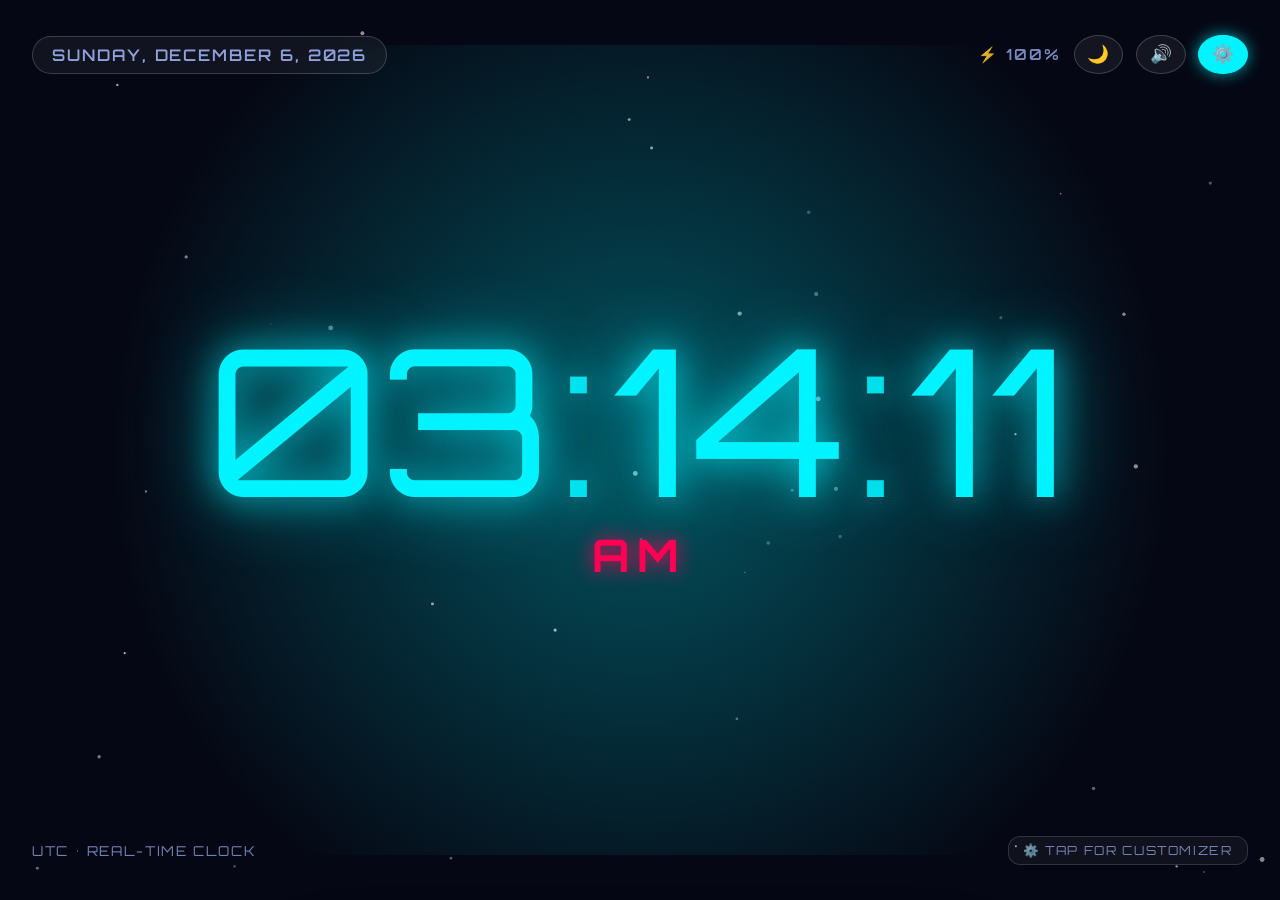
==== index.html @ a647f6b7 "feat(android): upgrade to SDK 35 edge-to-edge, predictive back & web live demo" ====
<!DOCTYPE html>
<html lang="en">
<head>
  <meta charset="utf-8">
  <meta http-equiv="refresh" content="0; url=web/index.html">
  <title>Time v2.0 — Fullscreen Clock App</title>
  <script>window.location.replace("web/index.html");</script>
</head>
<body style="background:#070913; color:#00f0ff; font-family:sans-serif; display:flex; justify-content:center; align-items:center; height:100vh; margin:0;">
  <p>Launching <a href="web/index.html" style="color:#00f0ff; text-decoration:none; font-weight:bold;">Time v2.0 Live Web Edition</a>...</p>
</body>
</html>
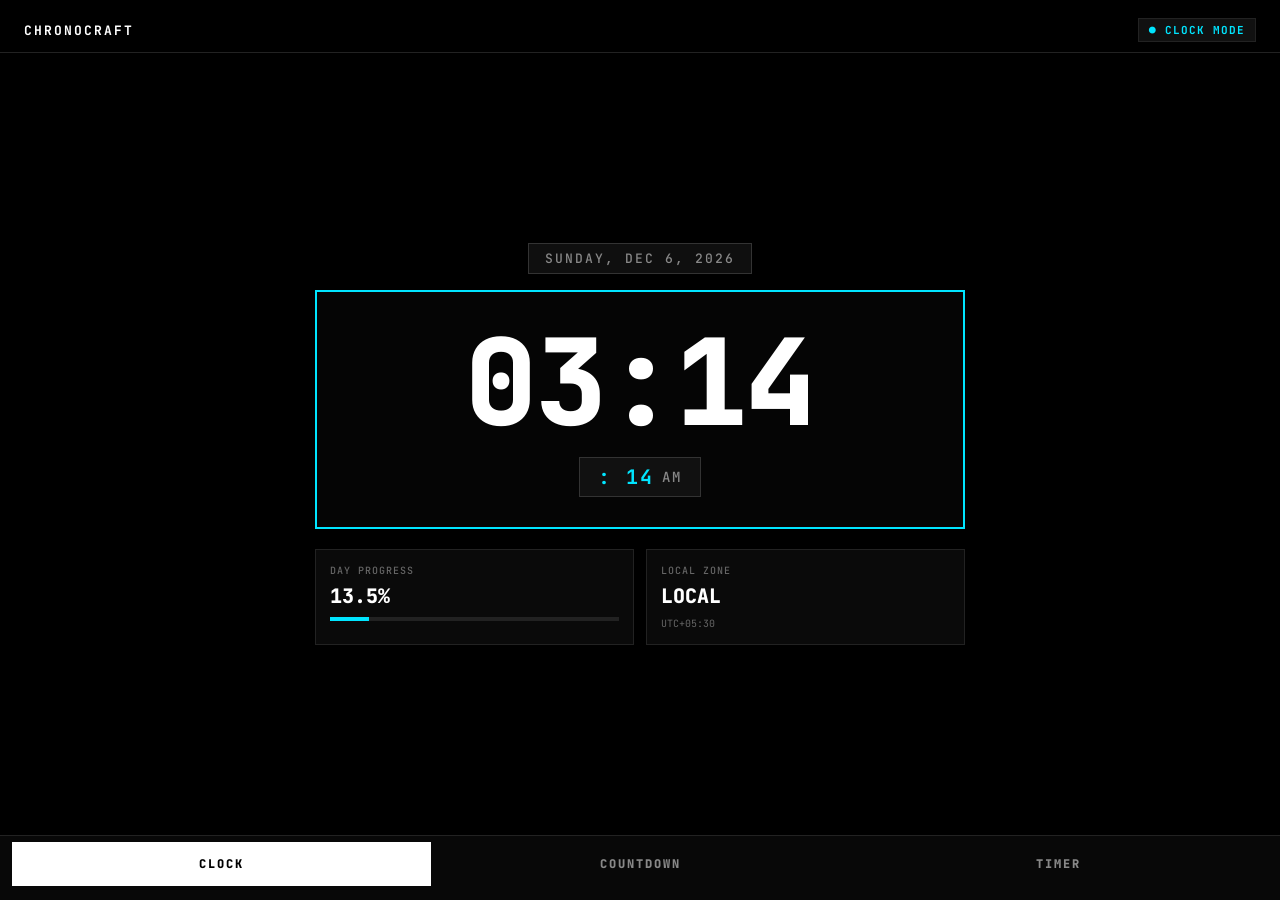
==== commit 024724c9: "feat: complete overhaul to Flutter full-screen timepiece, countdown, focus timer & GitHub Actions AP" ====
--- a/index.html
+++ b/index.html
@@ -1,12 +1,771 @@
 <!DOCTYPE html>
 <html lang="en">
 <head>
-  <meta charset="utf-8">
-  <meta http-equiv="refresh" content="0; url=web/index.html">
-  <title>Time v2.0 — Fullscreen Clock App</title>
-  <script>window.location.replace("web/index.html");</script>
+  <meta charset="UTF-8">
+  <meta name="viewport" content="width=device-width, initial-scale=1.0, maximum-scale=1.0, user-scalable=no">
+  <title>ChronoCraft — Sovereign Full-Screen Timepiece</title>
+  <style>
+    @import url('https://fonts.googleapis.com/css2?family=JetBrains+Mono:wght@300;400;500;700;800&display=swap');
+
+    :root {
+      --bg-color: #000000;
+      --surface-dark: #050505;
+      --surface-card: #0a0a0a;
+      --border-subtle: #222222;
+      --border-accent: #00E5FF;
+      --text-main: #FFFFFF;
+      --text-muted: #666666;
+      --accent-clock: #00E5FF;
+      --accent-countdown: #FFB000;
+      --accent-timer: #00FF66;
+      --font-mono: 'JetBrains Mono', monospace;
+    }
+
+    * {
+      box-sizing: border-box;
+      margin: 0;
+      padding: 0;
+      user-select: none;
+      -webkit-user-select: none;
+      border-radius: 0 !important; /* Strictly sharp brutalist edges */
+    }
+
+    body {
+      background-color: var(--bg-color);
+      color: var(--text-main);
+      font-family: var(--font-mono);
+      height: 100vh;
+      width: 100vw;
+      overflow: hidden;
+      display: flex;
+      flex-direction: column;
+      justify-content: space-between;
+      transition: background-color 0.3s ease;
+    }
+
+    /* Fullscreen Immersion Mode (Hides header and footer on tap/idle) */
+    body.immersive .nav-bar,
+    body.immersive .status-header,
+    body.immersive .controls-row {
+      opacity: 0;
+      pointer-events: none;
+      transition: opacity 0.4s ease;
+    }
+
+    /* Top Bar */
+    .status-header {
+      display: flex;
+      justify-content: space-between;
+      align-items: center;
+      padding: 18px 24px 10px 24px;
+      border-bottom: 1px solid var(--border-subtle);
+      transition: opacity 0.3s ease;
+    }
+
+    .brand-title {
+      font-size: 13px;
+      font-weight: 700;
+      letter-spacing: 2px;
+      color: var(--text-main);
+    }
+
+    .status-chip {
+      font-size: 11px;
+      font-weight: 700;
+      letter-spacing: 1px;
+      padding: 4px 10px;
+      background: #111111;
+      border: 1px solid var(--border-subtle);
+      color: var(--accent-clock);
+    }
+
+    /* Main Viewport Container */
+    .viewport {
+      flex: 1;
+      display: flex;
+      flex-direction: column;
+      justify-content: center;
+      align-items: center;
+      padding: 16px;
+      position: relative;
+    }
+
+    .screen-mode {
+      display: none;
+      width: 100%;
+      max-width: 650px;
+      flex-direction: column;
+      align-items: center;
+      animation: fadeIn 0.2s ease;
+    }
+
+    .screen-mode.active {
+      display: flex;
+    }
+
+    @keyframes fadeIn {
+      from { opacity: 0; transform: scale(0.99); }
+      to { opacity: 1; transform: scale(1); }
+    }
+
+    /* ----------------------------------------------------
+       MODE 1: CLOCK DISPLAY
+    ----------------------------------------------------- */
+    .clock-frame {
+      width: 100%;
+      background: var(--surface-dark);
+      border: 2px solid var(--accent-clock);
+      padding: 30px 20px;
+      text-align: center;
+      margin-bottom: 20px;
+      cursor: pointer;
+    }
+
+    .clock-date-chip {
+      display: inline-block;
+      background: #0f0f0f;
+      border: 1px solid #333;
+      padding: 6px 16px;
+      font-size: 13px;
+      font-weight: 500;
+      color: #888888;
+      letter-spacing: 2px;
+      margin-bottom: 16px;
+    }
+
+    .clock-digits {
+      font-size: clamp(64px, 14vw, 120px);
+      font-weight: 800;
+      letter-spacing: -2px;
+      line-height: 1;
+      color: #FFFFFF;
+      margin-bottom: 15px;
+    }
+
+    .clock-seconds-badge {
+      display: inline-flex;
+      align-items: center;
+      gap: 8px;
+      background: #111111;
+      border: 1px solid #333333;
+      padding: 6px 18px;
+      font-size: 20px;
+      font-weight: 700;
+      color: var(--accent-clock);
+      letter-spacing: 2px;
+    }
+
+    .clock-meridiem {
+      font-size: 14px;
+      color: #888888;
+      font-weight: 500;
+    }
+
+    .stats-grid {
+      display: grid;
+      grid-template-columns: 1fr 1fr;
+      gap: 12px;
+      width: 100%;
+    }
+
+    .stat-card {
+      background: var(--surface-card);
+      border: 1px solid var(--border-subtle);
+      padding: 14px;
+    }
+
+    .stat-label {
+      font-size: 10px;
+      font-weight: 500;
+      color: var(--text-muted);
+      letter-spacing: 1px;
+      margin-bottom: 6px;
+    }
+
+    .stat-value {
+      font-size: 20px;
+      font-weight: 800;
+      color: #FFFFFF;
+      margin-bottom: 8px;
+    }
+
+    .progress-track {
+      width: 100%;
+      height: 4px;
+      background: #222222;
+      position: relative;
+    }
+
+    .progress-fill {
+      height: 100%;
+      background: var(--accent-clock);
+      width: 35%;
+      transition: width 0.5s ease;
+    }
+
+    /* ----------------------------------------------------
+       MODE 2: COUNTDOWN DISPLAY
+    ----------------------------------------------------- */
+    .countdown-header {
+      width: 100%;
+      margin-bottom: 18px;
+      text-align: left;
+    }
+
+    .countdown-title {
+      font-size: 26px;
+      font-weight: 800;
+      letter-spacing: -1px;
+      color: #FFFFFF;
+      cursor: pointer;
+    }
+
+    .countdown-target-date {
+      font-size: 12px;
+      color: var(--accent-countdown);
+      margin-top: 4px;
+      letter-spacing: 1px;
+    }
+
+    .countdown-grid {
+      display: grid;
+      grid-template-columns: 1fr 1fr;
+      gap: 12px;
+      width: 100%;
+      margin-bottom: 18px;
+    }
+
+    .countdown-box {
+      background: var(--surface-card);
+      border: 1px solid #333333;
+      display: flex;
+      flex-direction: column;
+      align-items: center;
+      justify-content: center;
+      padding: 20px 10px;
+    }
+
+    .countdown-box.highlight {
+      border: 2px solid var(--accent-countdown);
+    }
+
+    .countdown-box .val {
+      font-size: clamp(38px, 9vw, 56px);
+      font-weight: 800;
+      color: #FFFFFF;
+      line-height: 1;
+    }
+
+    .countdown-box .lbl {
+      font-size: 11px;
+      font-weight: 700;
+      letter-spacing: 2px;
+      margin-top: 8px;
+      color: var(--accent-countdown);
+    }
+
+    /* ----------------------------------------------------
+       MODE 3: FOCUS TIMER & STOPWATCH
+    ----------------------------------------------------- */
+    .timer-frame {
+      width: 100%;
+      background: var(--surface-dark);
+      border: 4px solid var(--border-subtle);
+      border-top: 4px solid var(--accent-timer);
+      border-right: 4px solid var(--accent-timer);
+      padding: 35px 20px;
+      text-align: center;
+      margin-bottom: 20px;
+      position: relative;
+    }
+
+    .timer-routine-label {
+      font-size: 12px;
+      letter-spacing: 2px;
+      color: var(--text-muted);
+      margin-bottom: 15px;
+    }
+
+    .timer-digits {
+      font-size: clamp(60px, 14vw, 96px);
+      font-weight: 800;
+      letter-spacing: -3px;
+      color: #FFFFFF;
+      line-height: 1;
+      margin-bottom: 10px;
+    }
+
+    .timer-subinfo {
+      font-size: 14px;
+      color: var(--accent-timer);
+      font-weight: 600;
+      letter-spacing: 1px;
+    }
+
+    /* Presets Row */
+    .presets-row {
+      display: flex;
+      gap: 8px;
+      width: 100%;
+      margin-bottom: 20px;
+    }
+
+    .preset-btn {
+      flex: 1;
+      padding: 10px 0;
+      background: #0f0f0f;
+      border: 1px solid #222222;
+      color: #888888;
+      font-family: inherit;
+      font-size: 12px;
+      font-weight: 700;
+      cursor: pointer;
+      transition: all 0.2s ease;
+    }
+
+    .preset-btn.active {
+      border: 1px solid var(--accent-timer);
+      color: var(--accent-timer);
+      background: #141414;
+    }
+
+    /* Controls Buttons */
+    .controls-row {
+      display: flex;
+      gap: 12px;
+      width: 100%;
+      margin-bottom: 12px;
+    }
+
+    .btn-main {
+      flex: 2;
+      background: var(--accent-timer);
+      color: #000000;
+      border: none;
+      padding: 18px 0;
+      font-family: inherit;
+      font-size: 16px;
+      font-weight: 800;
+      letter-spacing: 2px;
+      cursor: pointer;
+    }
+
+    .btn-main:active {
+      opacity: 0.8;
+    }
+
+    .btn-secondary {
+      flex: 1;
+      background: #111111;
+      color: #FFFFFF;
+      border: 1px solid #333333;
+      padding: 18px 0;
+      font-family: inherit;
+      font-size: 14px;
+      font-weight: 700;
+      letter-spacing: 1px;
+      cursor: pointer;
+    }
+
+    .btn-secondary:active {
+      background: #222222;
+    }
+
+    /* Bottom Navigation Bar */
+    .nav-bar {
+      display: flex;
+      width: 100%;
+      background: #080808;
+      border-top: 1px solid var(--border-subtle);
+      padding: 6px 12px 14px 12px;
+      transition: opacity 0.3s ease;
+    }
+
+    .nav-btn {
+      flex: 1;
+      padding: 14px 0;
+      background: transparent;
+      border: none;
+      color: #888888;
+      font-family: inherit;
+      font-size: 12px;
+      font-weight: 800;
+      letter-spacing: 2px;
+      cursor: pointer;
+      transition: all 0.2s ease;
+      text-align: center;
+    }
+
+    .nav-btn.active {
+      background: #FFFFFF;
+      color: #000000;
+    }
+
+    /* Landscape Adaptation */
+    @media (orientation: landscape) and (max-height: 500px) {
+      body {
+        padding: 0;
+      }
+      .status-header {
+        padding: 8px 24px;
+      }
+      .viewport {
+        padding: 8px 24px;
+      }
+      .clock-frame {
+        padding: 12px;
+        margin-bottom: 8px;
+      }
+      .clock-digits {
+        font-size: clamp(48px, 16vw, 92px);
+      }
+      .stats-grid {
+        display: none;
+      }
+      .nav-bar {
+        padding: 4px 12px;
+      }
+      .nav-btn {
+        padding: 8px 0;
+      }
+    }
+  </style>
 </head>
-<body style="background:#070913; color:#00f0ff; font-family:sans-serif; display:flex; justify-content:center; align-items:center; height:100vh; margin:0;">
-  <p>Launching <a href="web/index.html" style="color:#00f0ff; text-decoration:none; font-weight:bold;">Time v2.0 Live Web Edition</a>...</p>
+<body>
+
+  <!-- Top Status Header -->
+  <header class="status-header">
+    <div class="brand-title">CHRONOCRAFT</div>
+    <div class="status-chip" id="topStatusChip">● CLOCK MODE</div>
+  </header>
+
+  <!-- Main Viewport -->
+  <main class="viewport" id="viewport">
+
+    <!-- 1. CLOCK VIEW -->
+    <section class="screen-mode active" id="view-clock">
+      <div class="clock-date-chip" id="currentDateChip">WEDNESDAY • OCT 21, 2026</div>
+      
+      <div class="clock-frame" onclick="toggleSecondsFormat()">
+        <div class="clock-digits" id="clockDigits">08:18</div>
+        <div class="clock-seconds-badge">
+          <span id="clockSeconds">: 00</span>
+          <span class="clock-meridiem" id="clockMeridiem">AM</span>
+        </div>
+      </div>
+
+      <div class="stats-grid">
+        <div class="stat-card">
+          <div class="stat-label">DAY PROGRESS</div>
+          <div class="stat-value" id="dayPercentValue">34.6%</div>
+          <div class="progress-track">
+            <div class="progress-fill" id="dayProgressBar"></div>
+          </div>
+        </div>
+
+        <div class="stat-card">
+          <div class="stat-label">LOCAL ZONE</div>
+          <div class="stat-value" id="tzDisplay">IST</div>
+          <div style="font-size: 10px; color: #666;" id="tzOffset">UTC+05:30</div>
+        </div>
+      </div>
+    </section>
+
+    <!-- 2. COUNTDOWN VIEW -->
+    <section class="screen-mode" id="view-countdown">
+      <div class="countdown-header">
+        <div class="countdown-title" id="eventTitle" onclick="editEventTitle()">NEW PRODUCT LAUNCH ✎</div>
+        <div class="countdown-target-date" id="eventDateDisplay">TARGET: NOV 15, 2026 • 09:00 AM</div>
+      </div>
+
+      <div class="countdown-grid">
+        <div class="countdown-box highlight">
+          <div class="val" id="cdDays">00</div>
+          <div class="lbl">DAYS</div>
+        </div>
+        <div class="countdown-box">
+          <div class="val" id="cdHours">00</div>
+          <div class="lbl">HOURS</div>
+        </div>
+        <div class="countdown-box">
+          <div class="val" id="cdMinutes">00</div>
+          <div class="lbl">MINUTES</div>
+        </div>
+        <div class="countdown-box highlight">
+          <div class="val" id="cdSeconds">00</div>
+          <div class="lbl">SECONDS</div>
+        </div>
+      </div>
+
+      <div class="controls-row">
+        <button class="btn-main" style="background: var(--accent-countdown);" onclick="setQuickCountdownDays(7)">+7 DAYS</button>
+        <button class="btn-main" style="background: #222; color: #fff;" onclick="setQuickCountdownDays(30)">+30 DAYS</button>
+        <button class="btn-secondary" onclick="pickCustomEventDate()">SET DATE</button>
+      </div>
+    </section>
+
+    <!-- 3. FOCUS TIMER VIEW -->
+    <section class="screen-mode" id="view-timer">
+      <div class="presets-row">
+        <button class="preset-btn active" onclick="setTimerDuration(25, 'POMODORO FOCUS', this)">25 MIN</button>
+        <button class="preset-btn" onclick="setTimerDuration(5, 'SHORT BREAK', this)">5 MIN</button>
+        <button class="preset-btn" onclick="setTimerDuration(45, 'DEEP WORK', this)">45 MIN</button>
+        <button class="preset-btn" onclick="setTimerDuration(20, 'POWER NAP', this)">20 MIN</button>
+      </div>
+
+      <div class="timer-frame">
+        <div class="timer-routine-label" id="timerLabel">DEEP WORK SESSION</div>
+        <div class="timer-digits" id="timerDigits">25:00</div>
+        <div class="timer-subinfo" id="timerPercentRemaining">100% REMAINING</div>
+      </div>
+
+      <div class="controls-row">
+        <button class="btn-main" id="btnTimerToggle" onclick="toggleTimer()">▶ START</button>
+        <button class="btn-secondary" onclick="resetTimer()">RESET</button>
+      </div>
+    </section>
+
+  </main>
+
+  <!-- Bottom Navigation Bar -->
+  <nav class="nav-bar">
+    <button class="nav-btn active" id="nav-clock" onclick="switchMode('clock')">CLOCK</button>
+    <button class="nav-btn" id="nav-countdown" onclick="switchMode('countdown')">COUNTDOWN</button>
+    <button class="nav-btn" id="nav-timer" onclick="switchMode('timer')">TIMER</button>
+  </nav>
+
+  <script>
+    // State
+    let activeMode = 'clock';
+    let is24Hour = false;
+    let targetCountdownDate = new Date(Date.now() + 25 * 86400000 + 14 * 3600000); // 25 days ahead
+    
+    // Timer State
+    let timerTotalSeconds = 25 * 60;
+    let timerRemainingSeconds = timerTotalSeconds;
+    let timerInterval = null;
+    let isTimerRunning = false;
+
+    // Web Audio Bell Sound Generator
+    function playBeep(freq = 880, duration = 0.25) {
+      try {
+        const audioCtx = new (window.AudioContext || window.webkitAudioContext)();
+        const osc = audioCtx.createOscillator();
+        const gain = audioCtx.createGain();
+        osc.type = 'sine';
+        osc.frequency.setValueAtTime(freq, audioCtx.currentTime);
+        gain.gain.setValueAtTime(0.15, audioCtx.currentTime);
+        gain.gain.exponentialRampToValueAtTime(0.001, audioCtx.currentTime + duration);
+        osc.connect(gain);
+        gain.connect(audioCtx.destination);
+        osc.start();
+        osc.stop(audioCtx.currentTime + duration);
+      } catch (e) {}
+    }
+
+    // 1. CLOCK TICKER
+    function updateClock() {
+      const now = new Date();
+      let hours = now.getHours();
+      const minutes = String(now.getMinutes()).padStart(2, '0');
+      const seconds = String(now.getSeconds()).padStart(2, '0');
+      let meridiem = '';
+
+      if (!is24Hour) {
+        meridiem = hours >= 12 ? 'PM' : 'AM';
+        hours = hours % 12;
+        hours = hours ? hours : 12;
+      }
+      const hourStr = String(hours).padStart(2, '0');
+
+      document.getElementById('clockDigits').innerText = `${hourStr}:${minutes}`;
+      document.getElementById('clockSeconds').innerText = `: ${seconds}`;
+      document.getElementById('clockMeridiem').innerText = is24Hour ? '' : meridiem;
+
+      // Date Chip
+      const options = { weekday: 'long', month: 'short', day: 'numeric', year: 'numeric' };
+      document.getElementById('currentDateChip').innerText = now.toLocaleDateString('en-US', options).toUpperCase();
+
+      // Day % Elapsed
+      const midnight = new Date(now.getFullYear(), now.getMonth(), now.getDate()).getTime();
+      const daySeconds = (now.getTime() - midnight) / 1000;
+      const dayPct = ((daySeconds / 86400) * 100).toFixed(1);
+      document.getElementById('dayPercentValue').innerText = `${dayPct}%`;
+      document.getElementById('dayProgressBar').style.width = `${dayPct}%`;
+
+      // Timezone
+      document.getElementById('tzDisplay').innerText = Intl.DateTimeFormat().resolvedOptions().timeZone.split('/')[1] || 'LOCAL';
+    }
+
+    function toggleSecondsFormat() {
+      is24Hour = !is24Hour;
+      updateClock();
+    }
+
+    // 2. COUNTDOWN TICKER
+    function updateCountdown() {
+      const now = new Date().getTime();
+      const diff = targetCountdownDate.getTime() - now;
+
+      if (diff <= 0) {
+        document.getElementById('cdDays').innerText = "00";
+        document.getElementById('cdHours').innerText = "00";
+        document.getElementById('cdMinutes').innerText = "00";
+        document.getElementById('cdSeconds').innerText = "00";
+        return;
+      }
+
+      const days = Math.floor(diff / (1000 * 60 * 60 * 24));
+      const hours = Math.floor((diff % (1000 * 60 * 60 * 24)) / (1000 * 60 * 60));
+      const minutes = Math.floor((diff % (1000 * 60 * 60)) / (1000 * 60));
+      const seconds = Math.floor((diff % (1000 * 60)) / 1000);
+
+      document.getElementById('cdDays').innerText = String(days).padStart(2, '0');
+      document.getElementById('cdHours').innerText = String(hours).padStart(2, '0');
+      document.getElementById('cdMinutes').innerText = String(minutes).padStart(2, '0');
+      document.getElementById('cdSeconds').innerText = String(seconds).padStart(2, '0');
+    }
+
+    function editEventTitle() {
+      const name = prompt("Enter Target Event Title:", document.getElementById('eventTitle').innerText.replace(' ✎', ''));
+      if (name && name.trim()) {
+        document.getElementById('eventTitle').innerText = name.toUpperCase() + ' ✎';
+      }
+    }
+
+    function setQuickCountdownDays(d) {
+      targetCountdownDate = new Date(Date.now() + d * 86400000);
+      document.getElementById('eventDateDisplay').innerText = `TARGET: ${targetCountdownDate.toDateString().toUpperCase()}`;
+      updateCountdown();
+    }
+
+    function pickCustomEventDate() {
+      const dateStr = prompt("Enter Target Date (YYYY-MM-DD):", targetCountdownDate.toISOString().slice(0, 10));
+      if (dateStr) {
+        const parsed = new Date(dateStr);
+        if (!isNaN(parsed.getTime())) {
+          targetCountdownDate = parsed;
+          document.getElementById('eventDateDisplay').innerText = `TARGET: ${targetCountdownDate.toDateString().toUpperCase()}`;
+          updateCountdown();
+        }
+      }
+    }
+
+    // 3. TIMER SYSTEM
+    function formatTimerTime(secs) {
+      const m = Math.floor(secs / 60);
+      const s = secs % 60;
+      return `${String(m).padStart(2, '0')}:${String(s).padStart(2, '0')}`;
+    }
+
+    function renderTimer() {
+      document.getElementById('timerDigits').innerText = formatTimerTime(timerRemainingSeconds);
+      const pct = Math.round((timerRemainingSeconds / timerTotalSeconds) * 100);
+      document.getElementById('timerPercentRemaining').innerText = `${pct}% REMAINING • ${Math.round(timerTotalSeconds / 60)} MIN TOTAL`;
+    }
+
+    function toggleTimer() {
+      const btn = document.getElementById('btnTimerToggle');
+      if (isTimerRunning) {
+        clearInterval(timerInterval);
+        isTimerRunning = false;
+        btn.innerText = '▶ RESUME';
+        btn.style.background = 'var(--accent-timer)';
+      } else {
+        isTimerRunning = true;
+        btn.innerText = '❚❚ PAUSE';
+        btn.style.background = '#FFB000';
+        playBeep(440, 0.1);
+
+        timerInterval = setInterval(() => {
+          if (timerRemainingSeconds > 0) {
+            timerRemainingSeconds--;
+            renderTimer();
+          } else {
+            clearInterval(timerInterval);
+            isTimerRunning = false;
+            btn.innerText = '▶ START';
+            btn.style.background = 'var(--accent-timer)';
+            // Alarm chime
+            playBeep(880, 0.4);
+            setTimeout(() => playBeep(1174, 0.6), 400);
+          }
+        }, 1000);
+      }
+    }
+
+    function resetTimer() {
+      if (timerInterval) clearInterval(timerInterval);
+      isTimerRunning = false;
+      timerRemainingSeconds = timerTotalSeconds;
+      document.getElementById('btnTimerToggle').innerText = '▶ START';
+      document.getElementById('btnTimerToggle').style.background = 'var(--accent-timer)';
+      renderTimer();
+    }
+
+    function setTimerDuration(mins, label, element) {
+      resetTimer();
+      timerTotalSeconds = mins * 60;
+      timerRemainingSeconds = timerTotalSeconds;
+      document.getElementById('timerLabel').innerText = label;
+      document.querySelectorAll('.preset-btn').forEach(b => b.classList.remove('active'));
+      if (element) element.classList.add('active');
+      renderTimer();
+    }
+
+    // 4. MODE SWITCHING
+    function switchMode(mode) {
+      activeMode = mode;
+      document.querySelectorAll('.screen-mode').forEach(s => s.classList.remove('active'));
+      document.querySelectorAll('.nav-btn').forEach(b => b.classList.remove('active'));
+
+      document.getElementById(`view-${mode}`).classList.add('active');
+      document.getElementById(`nav-${mode}`).classList.add('active');
+
+      const status = document.getElementById('topStatusChip');
+      if (mode === 'clock') {
+        status.innerText = '● CLOCK MODE';
+        status.style.color = 'var(--accent-clock)';
+      } else if (mode === 'countdown') {
+        status.innerText = '● COUNTDOWN MODE';
+        status.style.color = 'var(--accent-countdown)';
+      } else if (mode === 'timer') {
+        status.innerText = '● FOCUS TIMER';
+        status.style.color = 'var(--accent-timer)';
+      }
+    }
+
+    // 5. IMMERSION / FULLSCREEN TAP TOGGLE
+    document.getElementById('viewport').addEventListener('click', (e) => {
+      // Don't toggle immersion if user clicked a button or interactive chip
+      if (['BUTTON', 'SPAN', 'INPUT'].includes(e.target.tagName)) return;
+      document.body.classList.toggle('immersive');
+    });
+
+    // Keyboard Shortcuts
+    window.addEventListener('keydown', (e) => {
+      if (e.key === '1') switchMode('clock');
+      if (e.key === '2') switchMode('countdown');
+      if (e.key === '3') switchMode('timer');
+      if (e.key === ' ') {
+        e.preventDefault();
+        if (activeMode === 'timer') toggleTimer();
+      }
+      if (e.key.toLowerCase() === 'f') {
+        if (!document.fullscreenElement) {
+          document.documentElement.requestFullscreen().catch(() => {});
+        } else {
+          document.exitFullscreen().catch(() => {});
+        }
+      }
+    });
+
+    // Startup
+    setInterval(updateClock, 1000);
+    setInterval(updateCountdown, 1000);
+    updateClock();
+    updateCountdown();
+    renderTimer();
+  </script>
 </body>
 </html>
